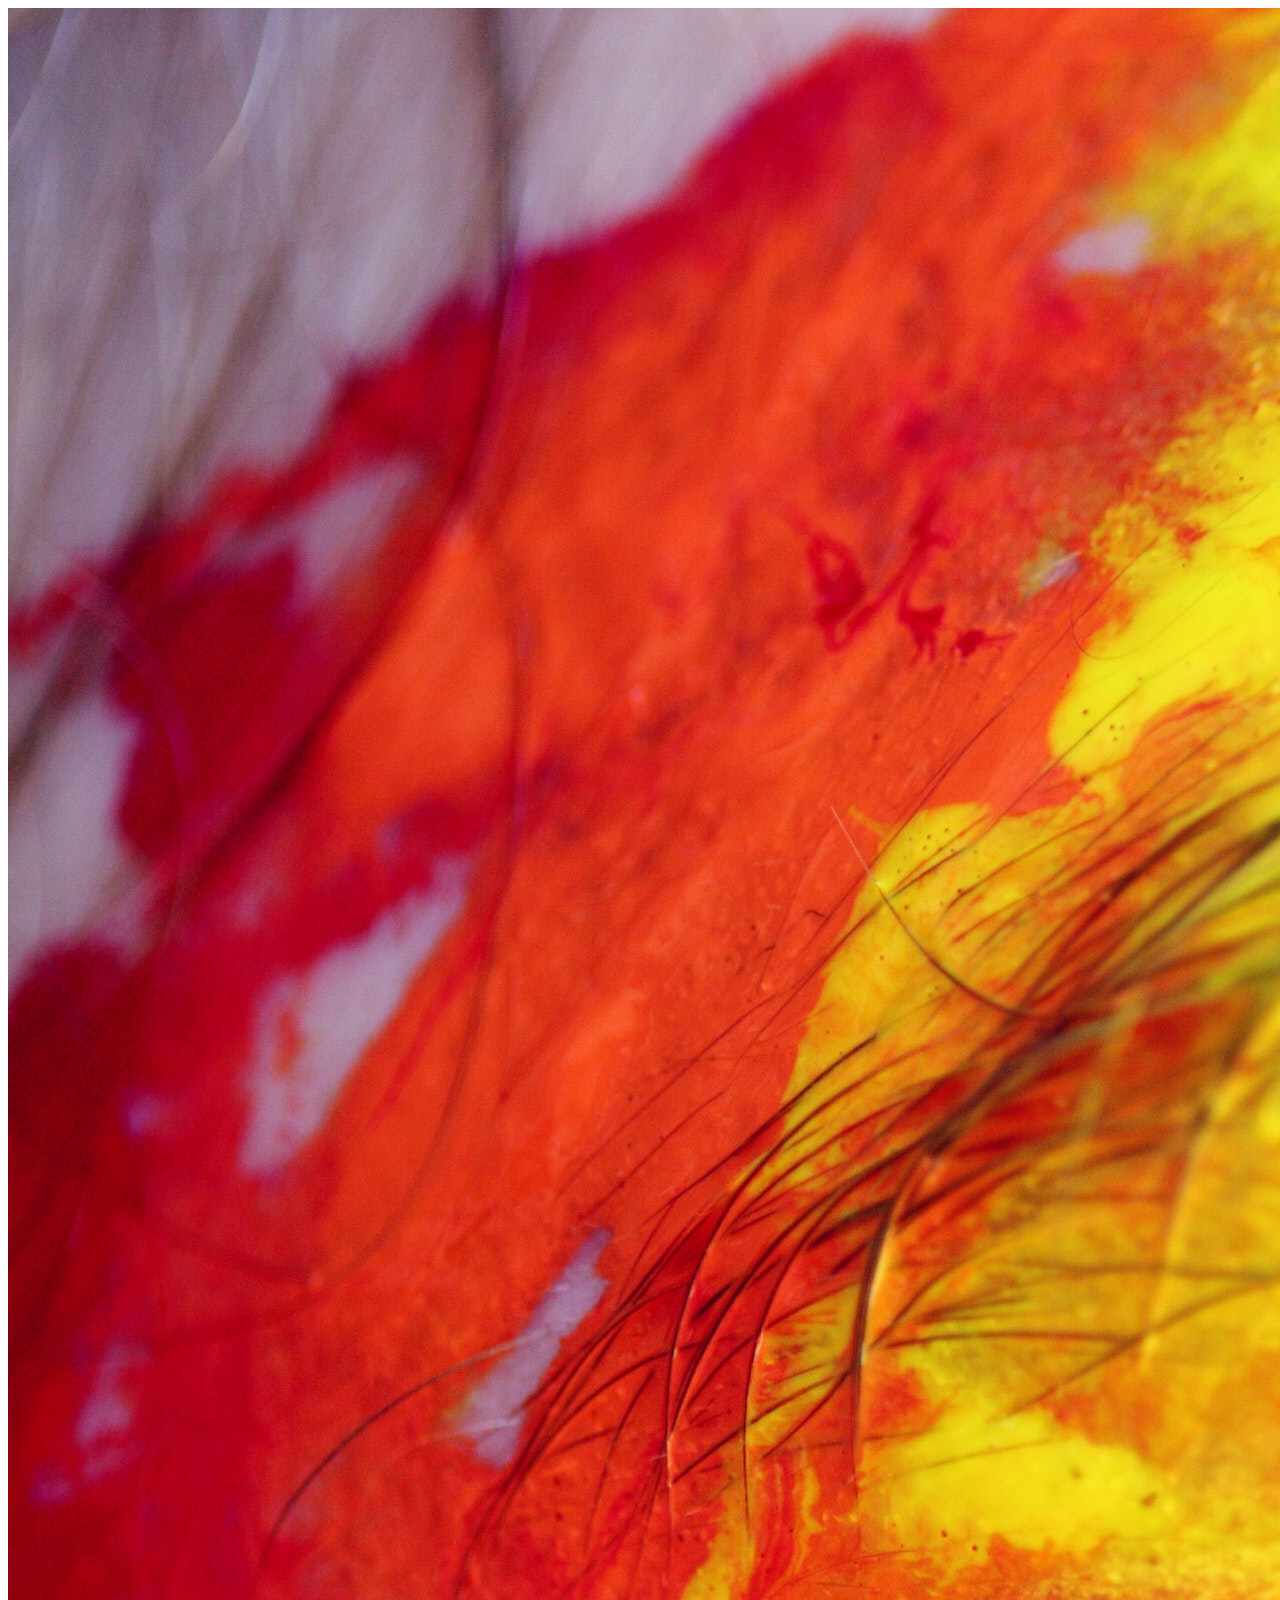
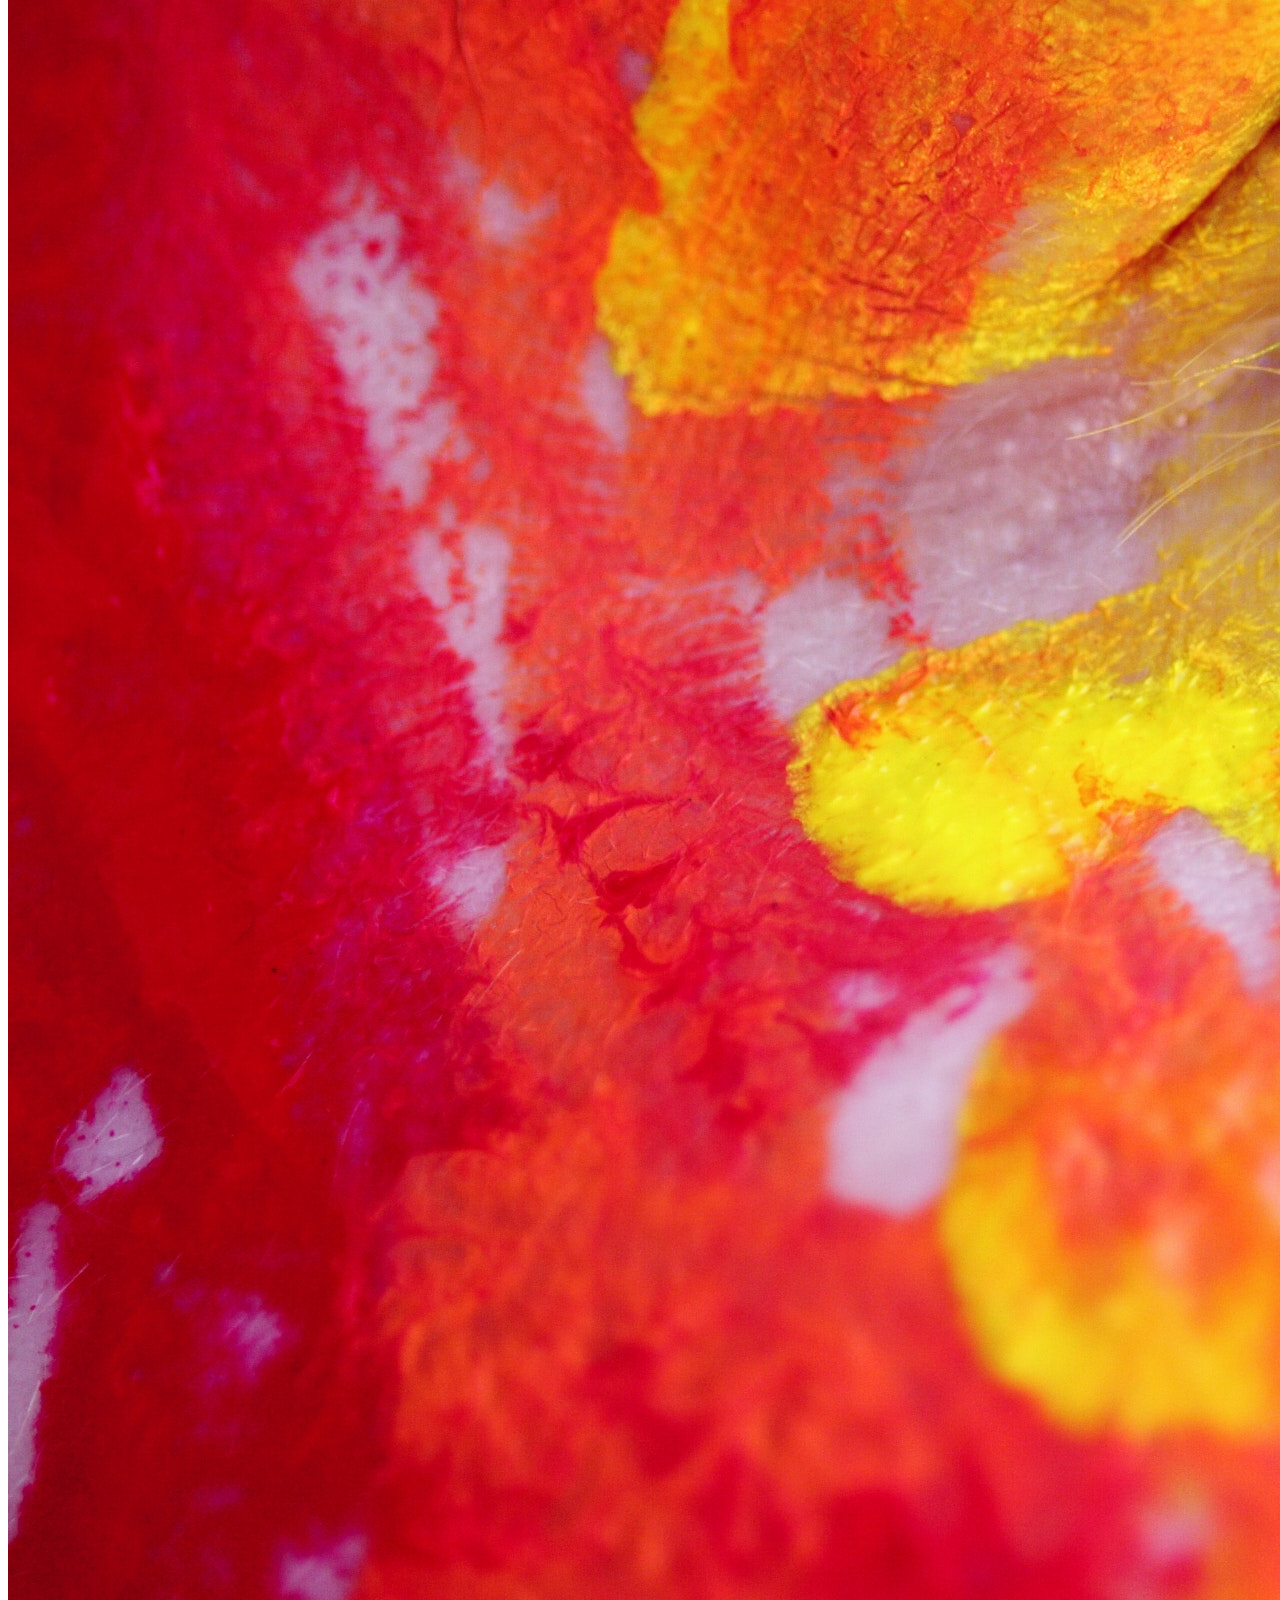
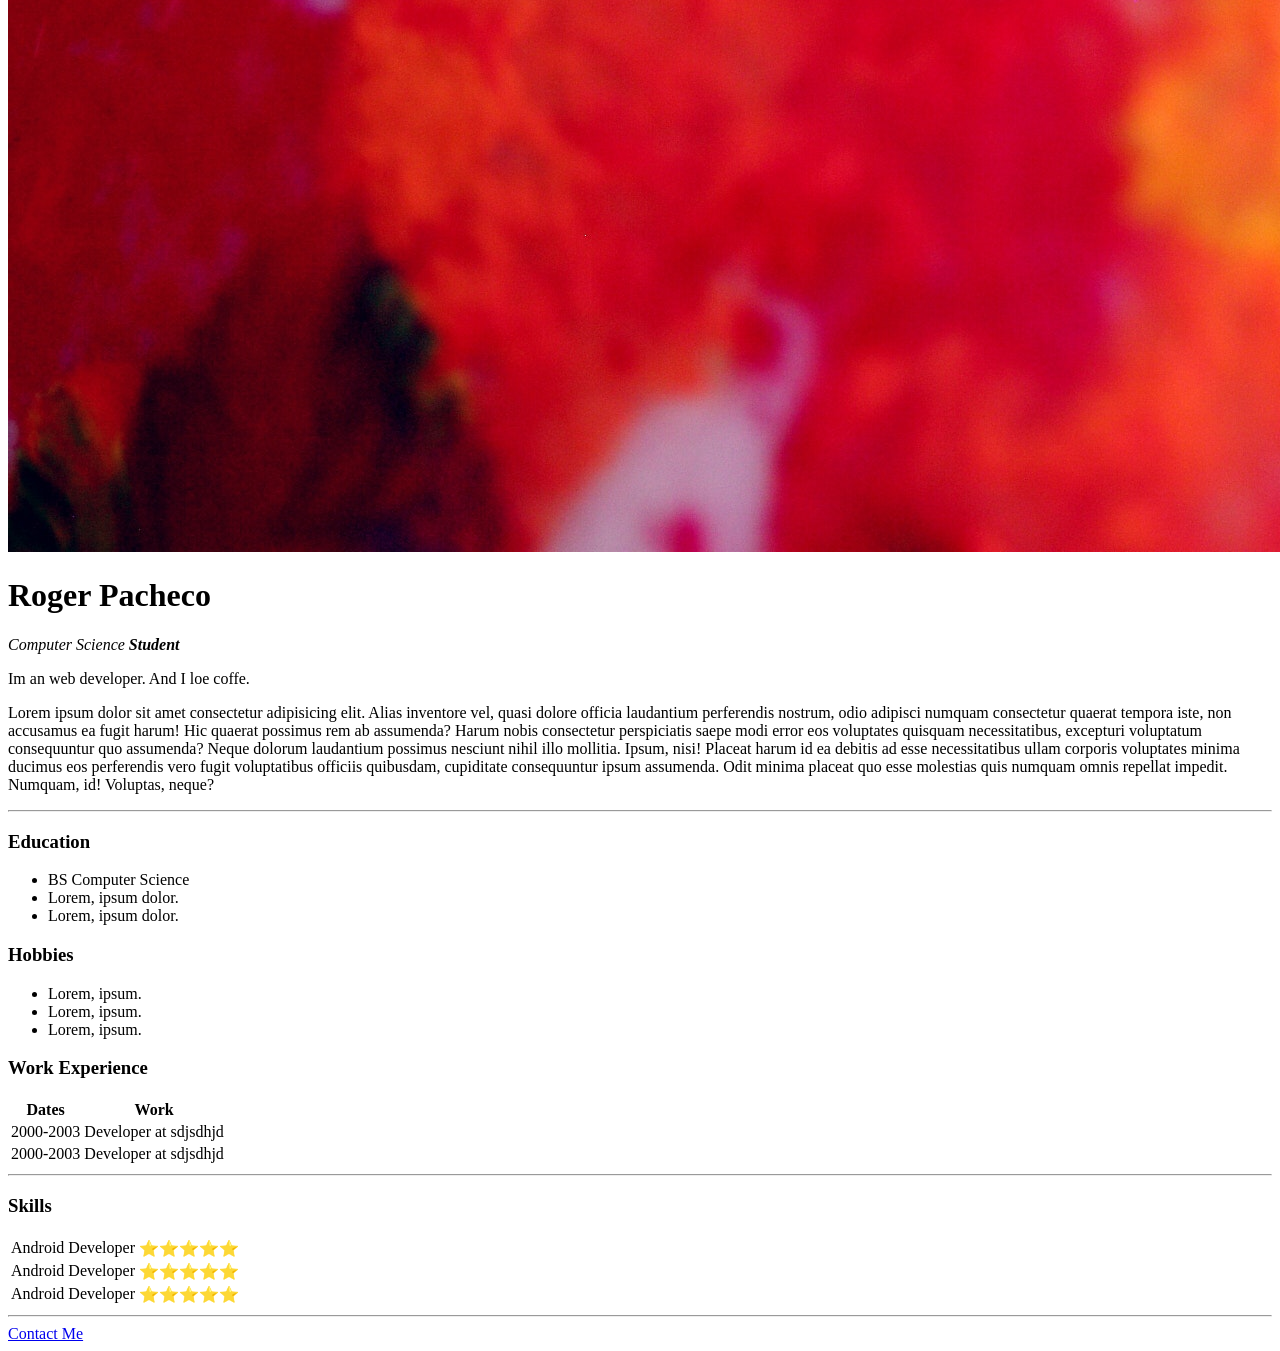
==== index.html @ afd2c01f "Add initial CV website files" ====
<!DOCTYPE html>
<html lang="en">
<head>
    <meta charset="UTF-8">
    <meta http-equiv="X-UA-Compatible" content="IE=edge">
    <meta name="viewport" content="width=device-width, initial-scale=1.0">
    <title>Roger´s Personal Site</title>
</head>
<body>
    <img src="/images/pexels-alexander-grey-1209843.jpg" alt="roger profile picture">
    <h1>Roger Pacheco</h1>
    <p><em>Computer Science <strong>Student</strong></em></p>
    <p>Im an web developer. And I loe coffe.</p>
    <p>Lorem ipsum dolor sit amet consectetur adipisicing elit. Alias inventore vel, quasi dolore officia laudantium perferendis nostrum, odio adipisci numquam consectetur quaerat tempora iste, non accusamus ea fugit harum! Hic quaerat possimus rem ab assumenda? Harum nobis consectetur perspiciatis saepe modi error eos voluptates quisquam necessitatibus, excepturi voluptatum consequuntur quo assumenda? Neque dolorum laudantium possimus nesciunt nihil illo mollitia. Ipsum, nisi! Placeat harum id ea debitis ad esse necessitatibus ullam corporis voluptates minima ducimus eos perferendis vero fugit voluptatibus officiis quibusdam, cupiditate consequuntur ipsum assumenda. Odit minima placeat quo esse molestias quis numquam omnis repellat impedit. Numquam, id! Voluptas, neque?</p>
   <hr>

    <h3>Education</h3>
    <ul>
        <li>BS Computer Science</li>
        <li>Lorem, ipsum dolor.</li>
        <li>Lorem, ipsum dolor.</li>
    </ul>

    <h3>Hobbies</h3>
    <ul>
        <li>Lorem, ipsum.</li>
        <li>Lorem, ipsum.</li>
        <li>Lorem, ipsum.</li>
    </ul>

    <h3>Work Experience</h3>
    <table>
        <thead>
            <th>Dates</th>
            <th>Work</th>
        </thead>
        
        <tbody>
            <tr>
                <td>2000-2003</td>
                <td>Developer at sdjsdhjd</td>
            </tr>
    
            <tr>
                <td>2000-2003</td>
                <td>Developer at sdjsdhjd</td>
            </tr>
        </tbody>        
    </table>

    <hr>

    <h3>Skills</h3>
    <table>

        <tr>
            <td>Android Developer</td>
            <td>⭐⭐⭐⭐⭐</td>
        </tr>

        <tr>
            <td>Android Developer</td>
            <td>⭐⭐⭐⭐⭐</td>
        </tr>
        <tr>
            <td>Android Developer</td>
            <td>⭐⭐⭐⭐⭐</td>
        </tr>
    </table>

    <hr>
    
    <a href="/contact-me.html">Contact Me</a>


</body>

</html>
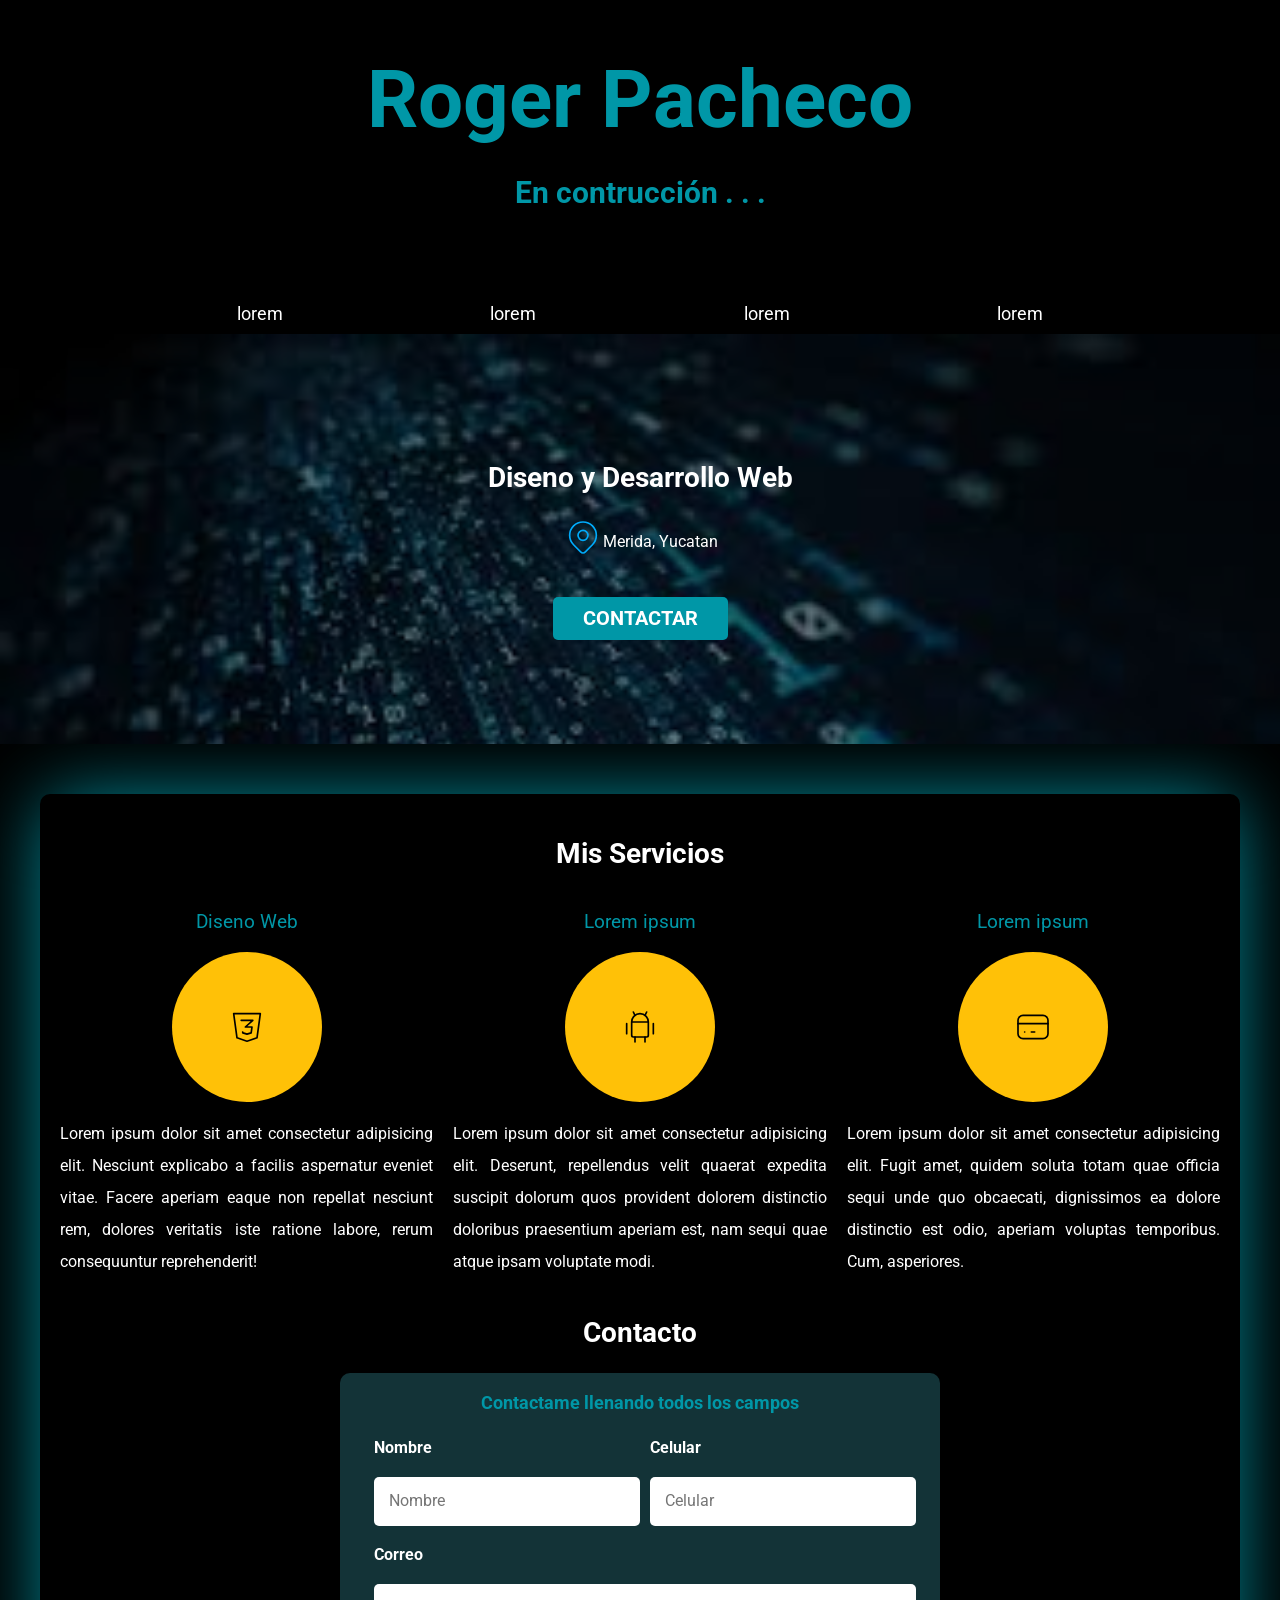
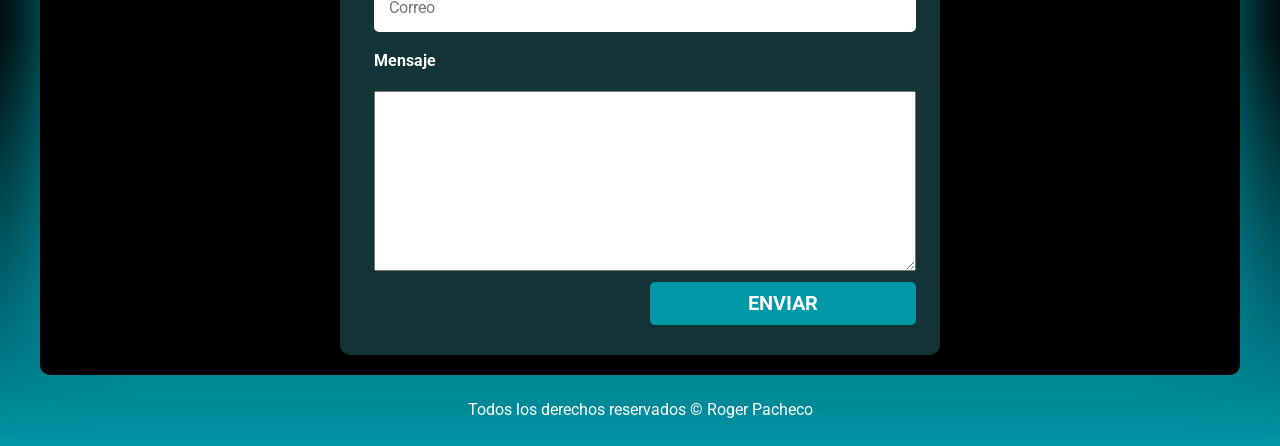
==== commit 764ebcc1: "Add files via upload" ====
--- a/index.html
+++ b/index.html
@@ -4,75 +4,134 @@
     <meta charset="UTF-8">
     <meta http-equiv="X-UA-Compatible" content="IE=edge">
     <meta name="viewport" content="width=device-width, initial-scale=1.0">
-    <title>Roger´s Personal Site</title>
+    <title>Portfolio Roger Pacheco</title>
+    <link rel="preload" href="css/normalize.css" as="style">
+    <link rel="stylesheet" href="css/normalize.css">
+    <link href="https://fonts.googleapis.com/css2?family=Roboto:wght@300&display=swap" rel="stylesheet">
+    <link rel="preload" href="css/style.css" as="style">
+    <link rel="stylesheet" href="css/style.css">
 </head>
 <body>
-    <img src="/images/pexels-alexander-grey-1209843.jpg" alt="roger profile picture">
-    <h1>Roger Pacheco</h1>
-    <p><em>Computer Science <strong>Student</strong></em></p>
-    <p>Im an web developer. And I loe coffe.</p>
-    <p>Lorem ipsum dolor sit amet consectetur adipisicing elit. Alias inventore vel, quasi dolore officia laudantium perferendis nostrum, odio adipisci numquam consectetur quaerat tempora iste, non accusamus ea fugit harum! Hic quaerat possimus rem ab assumenda? Harum nobis consectetur perspiciatis saepe modi error eos voluptates quisquam necessitatibus, excepturi voluptatum consequuntur quo assumenda? Neque dolorum laudantium possimus nesciunt nihil illo mollitia. Ipsum, nisi! Placeat harum id ea debitis ad esse necessitatibus ullam corporis voluptates minima ducimus eos perferendis vero fugit voluptatibus officiis quibusdam, cupiditate consequuntur ipsum assumenda. Odit minima placeat quo esse molestias quis numquam omnis repellat impedit. Numquam, id! Voluptas, neque?</p>
-   <hr>
+    <header>
+        <h1 class="titulo">Roger Pacheco <span>En   contrucción . . .</span></h1>
+    </header>
 
-    <h3>Education</h3>
-    <ul>
-        <li>BS Computer Science</li>
-        <li>Lorem, ipsum dolor.</li>
-        <li>Lorem, ipsum dolor.</li>
-    </ul>
+    <div class="nav-bg">
+        <nav class="nav-principal container">
+            <a href="#">lorem</a>
+            <a href="#">lorem</a>
+            <a href="#">lorem</a>
+            <a href="#">lorem</a>
+        </nav>
+    </div> 
 
-    <h3>Hobbies</h3>
-    <ul>
-        <li>Lorem, ipsum.</li>
-        <li>Lorem, ipsum.</li>
-        <li>Lorem, ipsum.</li>
-    </ul>
+    <section class="hero">
+        <div class="contenido-hero">
+                <h2>Diseno y Desarrollo Web</h2>
+            <div class="ubicacion">
+                <svg xmlns="http://www.w3.org/2000/svg" class="icon icon-tabler icon-tabler-map-pin" width="40" height="40" viewBox="0 0 24 24" stroke-width="1" stroke="#00abfb" fill="none" stroke-linecap="round" stroke-linejoin="round">
+                    <path stroke="none" d="M0 0h24v24H0z" fill="none"/>
+                    <circle cx="12" cy="11" r="3" />
+                    <path d="M17.657 16.657l-4.243 4.243a2 2 0 0 1 -2.827 0l-4.244 -4.243a8 8 0 1 1 11.314 0z" />
+                </svg>
+                <p>Merida, Yucatan</p> 
+            </div>
+            
+            <a class="boton" href="#">Contactar</a>
+        </div>
+        
+    </section>
 
-    <h3>Work Experience</h3>
-    <table>
-        <thead>
-            <th>Dates</th>
-            <th>Work</th>
-        </thead>
+    <main class="container sombra">
+        <h2>Mis Servicios</h2>
+
+        <div class="servicios">
+            <section class="servicio">
+                <h3>Diseno Web</h3>
+                <div class="iconos">
+                    <svg xmlns="http://www.w3.org/2000/svg" class="icon icon-tabler icon-tabler-brand-css3" width="40" height="40" viewBox="0 0 24 24" stroke-width="1" stroke="#000000" fill="none" stroke-linecap="round" stroke-linejoin="round">
+                        <path stroke="none" d="M0 0h24v24H0z" fill="none"/>
+                        <path d="M20 4l-2 14.5l-6 2l-6 -2l-2 -14.5z" />
+                        <path d="M8.5 8h7l-4.5 4h4l-.5 3.5l-2.5 .75l-2.5 -.75l-.1 -.5" />
+                    </svg>
+                </div>
+                <p>Lorem ipsum dolor sit amet consectetur adipisicing elit. Nesciunt explicabo a facilis aspernatur eveniet vitae. Facere aperiam eaque non repellat nesciunt rem, dolores veritatis iste ratione labore, rerum consequuntur reprehenderit!</p>
+                
+            </section>
+    
+            <section class="servicio">
+                <h3>Lorem ipsum</h3>
+                <div class="iconos">
+                    <svg xmlns="http://www.w3.org/2000/svg" class="icon icon-tabler icon-tabler-brand-android" width="40" height="40" viewBox="0 0 24 24" stroke-width="1" stroke="#000000" fill="none" stroke-linecap="round" stroke-linejoin="round">
+                        <path stroke="none" d="M0 0h24v24H0z" fill="none"/>
+                        <line x1="4" y1="10" x2="4" y2="16" />
+                        <line x1="20" y1="10" x2="20" y2="16" />
+                        <path d="M7 9h10v8a1 1 0 0 1 -1 1h-8a1 1 0 0 1 -1 -1v-8a5 5 0 0 1 10 0" />
+                        <line x1="8" y1="3" x2="9" y2="5" />
+                        <line x1="16" y1="3" x2="15" y2="5" />
+                        <line x1="9" y1="18" x2="9" y2="21" />
+                        <line x1="15" y1="18" x2="15" y2="21" />
+                    </svg>
+                </div>
+                <p>Lorem ipsum dolor sit amet consectetur adipisicing elit. Deserunt, repellendus velit quaerat expedita suscipit dolorum quos provident dolorem distinctio doloribus praesentium aperiam est, nam sequi quae atque ipsam voluptate modi.</p>
+                
+            </section>
+            
+            <section class="servicio">
+                <h3>Lorem ipsum</h3>
+                <div class="iconos">
+                    <svg xmlns="http://www.w3.org/2000/svg" class="icon icon-tabler icon-tabler-credit-card" width="40" height="40" viewBox="0 0 24 24" stroke-width="1" stroke="#000000" fill="none" stroke-linecap="round" stroke-linejoin="round">
+                        <path stroke="none" d="M0 0h24v24H0z" fill="none"/>
+                        <rect x="3" y="5" width="18" height="14" rx="3" />
+                        <line x1="3" y1="10" x2="21" y2="10" />
+                        <line x1="7" y1="15" x2="7.01" y2="15" />
+                        <line x1="11" y1="15" x2="13" y2="15" />
+                    </svg>
+                </div>
+                <p>Lorem ipsum dolor sit amet consectetur adipisicing elit. Fugit amet, quidem soluta totam quae officia sequi unde quo obcaecati, dignissimos ea dolore distinctio est odio, aperiam voluptas temporibus. Cum, asperiores.</p>
+                
+            </section>
+        </div> 
         
-        <tbody>
-            <tr>
-                <td>2000-2003</td>
-                <td>Developer at sdjsdhjd</td>
-            </tr>
+    <section>
+        <h2>Contacto</h2>
+        <form class="formulario" action="#">
+            <fieldset>
+                <legend>Contactame llenando todos los campos</legend>
+                <div class="campos">
+                    <div class="campo">
+                        <label for="">Nombre</label>
+                        <input type="text" placeholder="Nombre">
+                    </div>
+                    
+                    <div class="campo">
+                        <label for="">Celular</label>
+                        <input type="tel" placeholder="Celular">
+                    </div>
     
-            <tr>
-                <td>2000-2003</td>
-                <td>Developer at sdjsdhjd</td>
-            </tr>
-        </tbody>        
-    </table>
+                    <div class="campo">
+                        <label for="">Correo</label>
+                        <input type="email" placeholder="Correo">
+                    </div>
+                    
+    
+                    <div class="campo">
+                        <label for="">Mensaje</label>
+                        <textarea class="input-text"></textarea>
+                    </div>  
+                    
+                    <div class="enviar">
+                        <input class="boton" type="submit" value="Enviar">
+                    </div>
+                </div>
+            </fieldset>
+        </form>
+    </section>
+</main>
 
-    <hr>
-
-    <h3>Skills</h3>
-    <table>
-
-        <tr>
-            <td>Android Developer</td>
-            <td>⭐⭐⭐⭐⭐</td>
-        </tr>
-
-        <tr>
-            <td>Android Developer</td>
-            <td>⭐⭐⭐⭐⭐</td>
-        </tr>
-        <tr>
-            <td>Android Developer</td>
-            <td>⭐⭐⭐⭐⭐</td>
-        </tr>
-    </table>
-
-    <hr>
+    <footer class="footer">
+        <p>Todos los derechos reservados © Roger Pacheco</p>
+    </footer>
     
-    <a href="/contact-me.html">Contact Me</a>
-
-
 </body>
-
 </html>
--- a/css/style.css
+++ b/css/style.css
@@ -0,0 +1,286 @@
+:root { /*custom properties*/
+    --blanco: #ffffff;
+    --negro: #133337;
+    --primario: #ffc107;
+    --secundario: #0097a7;
+    --gris: #757575;
+    --fuente-principal: 3.8rem;
+    --masnegro: #000000;
+}
+/**/
+html {
+    font-size: 62.5%; /*1rem=10px*/
+    box-sizing: border-box;
+    scroll-snap-type: y mandatory;
+}
+
+*, *:before, *:after {
+    box-sizing: inherit;
+}
+
+body {
+    font-size: 16px; /*1rem = 10px*/
+    font-family: 'Roboto', sans-serif;
+    background-image: linear-gradient(to top, #0097a7 0%, var(--masnegro) 20%);
+}
+
+.titulo {
+    font-size: 80px;
+    color: var(--secundario);
+    text-align: center;
+    animation: glow 1s ease-in-out infinite alternate;
+    display: flex;
+    flex-direction: column;
+  }
+  
+  @-webkit-keyframes glow {
+    from {
+      text-shadow: 0 0 10px #fff, 0 0 20px #fff, 0 0 30px #0097a7, 0 0 40px #0097a7, 0 0 50px #0097a7, 0 0 60px #0097a7, 0 0 70px #0097a7;
+    }
+    
+    to {
+      text-shadow: 0 0 20px #fff, 0 0 30px #73A1B6, 0 0 40px #73A1B6, 0 0 50px #73A1B6, 0 0 60px #73A1B6, 0 0 70px #73A1B6, 0 0 80px #73A1B6;
+    }
+  }
+
+.titulo span {
+    font-size: 3rem;
+    padding: 3rem;
+}
+
+.container {
+    max-width: 120rem; /*1200 pixeles*/
+    margin: 0 auto;
+}
+
+.boton {
+    background-color: var(--secundario);
+    color: var(--blanco);
+    padding: 1rem 3rem;
+    margin-top: 3rem;
+    font-size: 2rem;
+    text-decoration: none;
+    text-transform: uppercase;
+    font-weight: bold;
+    border-radius: .5rem;
+    width: 90%;
+    text-align: center;
+    border: none;
+}
+
+@media (min-width: 768px) {
+    .boton {
+        width: auto;
+    }
+}
+
+.boton:hover {
+    cursor: pointer;
+}
+.sombra {
+    -webkit-box-shadow: 0px 0px 80px -6px rgba(0,151,167,1);
+    -moz-box-shadow: 0px 0px 80px -6px rgba(0,151,167,1);
+    box-shadow: 0px 0px 80px -6px rgba(0,151,167,1);
+    padding: 2rem;
+    border-radius: 1rem;
+    background-color: var(--masnegro);
+    color: white;
+    margin-top: 5rem;
+}
+h1 {
+    font-size: 3.8rem;
+}
+
+h2 {
+    font-size: 2.8rem;
+}
+
+h3 {
+    font-size: 1.87rem;
+}
+
+h1, h2, h3 {
+    text-align: center;
+}
+
+.nav-bg {
+   background-color: black;
+
+}
+.nav-principal {
+    display: flex;
+    flex-direction: column;
+}
+
+@media (min-width: 768px) {
+    .nav-principal {
+        flex-direction: row;
+        justify-content: space-evenly;
+    }
+}
+.nav-principal a{
+    display: block;
+    text-align: center;
+    padding: 1rem;
+    color: var(--blanco);
+    text-decoration: none;
+    font-size: 1.8rem;
+    font-weight: normal;
+}
+
+.nav-principal a:hover {
+    background-color: var(--secundario);
+    color: var(--blanco);
+    transition: all 0.5s 0s ease;
+}
+
+.hero {
+    background-image: url(../img/hero.jpg);
+    background-repeat: no-repeat;
+    background-size: cover;
+    height: 410px;
+    position: relative;
+    margin-bottom: 2rem;
+}
+
+.contenido-hero {
+    position: absolute;
+    background-color: rgba(0, 0, 0, .5); /*anterior*/
+    /*background-color: rgb(0, 0, 0/50%);*/
+    width: 100%;
+    height: 100%;
+
+    display: flex;
+    flex-direction: column;
+    align-items: center; 
+    justify-content: center;
+}
+
+.contenido-hero h2,
+.contenido-hero p {
+    color: var(--blanco);
+}
+
+.ubicacion {
+    display: flex;
+    align-items: flex-start;
+}
+
+.servicios, .nav-principal, .formulario {
+    scroll-snap-align: center;
+    scroll-snap-stop: always;
+}
+
+@media (min-width: 768px) {
+    .servicios {
+        display: grid;
+        grid-template-columns: 1fr 1fr 1fr;
+        column-gap: 2rem;
+    }
+}
+
+.servicio {
+    display: flex;
+    flex-direction: column;
+    align-items: center;
+    color: white;
+}
+
+.servicio h3 {
+    color: var(--secundario);
+    font-weight: normal;
+}
+
+.servicio p {
+    line-height: 2;
+    text-align: justify;
+}
+
+.iconos {
+    height: 15rem;
+    width: 15rem;
+    background-color: var(--primario);
+    border-radius: 50%;
+    display: flex;
+    justify-content: center;
+    align-items: center;
+}
+
+.formulario {
+    background-color: var(--negro);
+    width: min(60rem, 100%); /*min utiliza el vgalro mas pequeño*/
+    margin: 0 auto;
+    padding: 2rem;
+    border-radius: 1rem;
+    display: block;
+}
+
+.formulario fieldset{
+    border: none;
+}
+
+.formulario legend {
+    text-align: center;
+    font-size: 1.8rem;
+    font-weight: 700;
+    margin-bottom: 2rem;
+    color: var(--secundario);
+}
+
+@media (min-width: 768px) {
+    .campos {
+        display: grid;
+        grid-template-columns: 50% 50%;
+        grid-template-rows: auto auto 20rem;
+        column-gap: 1rem;
+    }
+
+    .campo:nth-child(3) {
+        grid-column: 1 / 3;
+    }
+
+    .campo:nth-child(4) {
+        grid-column: 1 / 3;
+    }
+
+    .enviar {
+        grid-column: 2 / 3;
+    }
+
+}
+
+.campo {
+    margin-bottom: 2rem;
+}
+
+.campo label {
+    color: var(--blanco);
+    font-weight: bold;
+    margin-bottom: 2rem;
+    display: block;
+}
+
+.campo input {
+    width: 100%;
+    border: none;
+    padding: 1.5rem;
+    border-radius: .5rem;
+}
+
+.enviar .boton {
+    width: 100%;
+}
+
+.campo textarea {
+    width: 100%;
+    height: 100%;
+}
+
+.footer {
+    text-align: center;
+    padding: 1rem;
+}
+.footer p {
+    color: #ffffff;
+}
+
--- a/css/style.css
+++ b/css/style.css
@@ -0,0 +1,286 @@
+:root { /*custom properties*/
+    --blanco: #ffffff;
+    --negro: #133337;
+    --primario: #ffc107;
+    --secundario: #0097a7;
+    --gris: #757575;
+    --fuente-principal: 3.8rem;
+    --masnegro: #000000;
+}
+/**/
+html {
+    font-size: 62.5%; /*1rem=10px*/
+    box-sizing: border-box;
+    scroll-snap-type: y mandatory;
+}
+
+*, *:before, *:after {
+    box-sizing: inherit;
+}
+
+body {
+    font-size: 16px; /*1rem = 10px*/
+    font-family: 'Roboto', sans-serif;
+    background-image: linear-gradient(to top, #0097a7 0%, var(--masnegro) 20%);
+}
+
+.titulo {
+    font-size: 80px;
+    color: var(--secundario);
+    text-align: center;
+    animation: glow 1s ease-in-out infinite alternate;
+    display: flex;
+    flex-direction: column;
+  }
+  
+  @-webkit-keyframes glow {
+    from {
+      text-shadow: 0 0 10px #fff, 0 0 20px #fff, 0 0 30px #0097a7, 0 0 40px #0097a7, 0 0 50px #0097a7, 0 0 60px #0097a7, 0 0 70px #0097a7;
+    }
+    
+    to {
+      text-shadow: 0 0 20px #fff, 0 0 30px #73A1B6, 0 0 40px #73A1B6, 0 0 50px #73A1B6, 0 0 60px #73A1B6, 0 0 70px #73A1B6, 0 0 80px #73A1B6;
+    }
+  }
+
+.titulo span {
+    font-size: 3rem;
+    padding: 3rem;
+}
+
+.container {
+    max-width: 120rem; /*1200 pixeles*/
+    margin: 0 auto;
+}
+
+.boton {
+    background-color: var(--secundario);
+    color: var(--blanco);
+    padding: 1rem 3rem;
+    margin-top: 3rem;
+    font-size: 2rem;
+    text-decoration: none;
+    text-transform: uppercase;
+    font-weight: bold;
+    border-radius: .5rem;
+    width: 90%;
+    text-align: center;
+    border: none;
+}
+
+@media (min-width: 768px) {
+    .boton {
+        width: auto;
+    }
+}
+
+.boton:hover {
+    cursor: pointer;
+}
+.sombra {
+    -webkit-box-shadow: 0px 0px 80px -6px rgba(0,151,167,1);
+    -moz-box-shadow: 0px 0px 80px -6px rgba(0,151,167,1);
+    box-shadow: 0px 0px 80px -6px rgba(0,151,167,1);
+    padding: 2rem;
+    border-radius: 1rem;
+    background-color: var(--masnegro);
+    color: white;
+    margin-top: 5rem;
+}
+h1 {
+    font-size: 3.8rem;
+}
+
+h2 {
+    font-size: 2.8rem;
+}
+
+h3 {
+    font-size: 1.87rem;
+}
+
+h1, h2, h3 {
+    text-align: center;
+}
+
+.nav-bg {
+   background-color: black;
+
+}
+.nav-principal {
+    display: flex;
+    flex-direction: column;
+}
+
+@media (min-width: 768px) {
+    .nav-principal {
+        flex-direction: row;
+        justify-content: space-evenly;
+    }
+}
+.nav-principal a{
+    display: block;
+    text-align: center;
+    padding: 1rem;
+    color: var(--blanco);
+    text-decoration: none;
+    font-size: 1.8rem;
+    font-weight: normal;
+}
+
+.nav-principal a:hover {
+    background-color: var(--secundario);
+    color: var(--blanco);
+    transition: all 0.5s 0s ease;
+}
+
+.hero {
+    background-image: url(../img/hero.jpg);
+    background-repeat: no-repeat;
+    background-size: cover;
+    height: 410px;
+    position: relative;
+    margin-bottom: 2rem;
+}
+
+.contenido-hero {
+    position: absolute;
+    background-color: rgba(0, 0, 0, .5); /*anterior*/
+    /*background-color: rgb(0, 0, 0/50%);*/
+    width: 100%;
+    height: 100%;
+
+    display: flex;
+    flex-direction: column;
+    align-items: center; 
+    justify-content: center;
+}
+
+.contenido-hero h2,
+.contenido-hero p {
+    color: var(--blanco);
+}
+
+.ubicacion {
+    display: flex;
+    align-items: flex-start;
+}
+
+.servicios, .nav-principal, .formulario {
+    scroll-snap-align: center;
+    scroll-snap-stop: always;
+}
+
+@media (min-width: 768px) {
+    .servicios {
+        display: grid;
+        grid-template-columns: 1fr 1fr 1fr;
+        column-gap: 2rem;
+    }
+}
+
+.servicio {
+    display: flex;
+    flex-direction: column;
+    align-items: center;
+    color: white;
+}
+
+.servicio h3 {
+    color: var(--secundario);
+    font-weight: normal;
+}
+
+.servicio p {
+    line-height: 2;
+    text-align: justify;
+}
+
+.iconos {
+    height: 15rem;
+    width: 15rem;
+    background-color: var(--primario);
+    border-radius: 50%;
+    display: flex;
+    justify-content: center;
+    align-items: center;
+}
+
+.formulario {
+    background-color: var(--negro);
+    width: min(60rem, 100%); /*min utiliza el vgalro mas pequeño*/
+    margin: 0 auto;
+    padding: 2rem;
+    border-radius: 1rem;
+    display: block;
+}
+
+.formulario fieldset{
+    border: none;
+}
+
+.formulario legend {
+    text-align: center;
+    font-size: 1.8rem;
+    font-weight: 700;
+    margin-bottom: 2rem;
+    color: var(--secundario);
+}
+
+@media (min-width: 768px) {
+    .campos {
+        display: grid;
+        grid-template-columns: 50% 50%;
+        grid-template-rows: auto auto 20rem;
+        column-gap: 1rem;
+    }
+
+    .campo:nth-child(3) {
+        grid-column: 1 / 3;
+    }
+
+    .campo:nth-child(4) {
+        grid-column: 1 / 3;
+    }
+
+    .enviar {
+        grid-column: 2 / 3;
+    }
+
+}
+
+.campo {
+    margin-bottom: 2rem;
+}
+
+.campo label {
+    color: var(--blanco);
+    font-weight: bold;
+    margin-bottom: 2rem;
+    display: block;
+}
+
+.campo input {
+    width: 100%;
+    border: none;
+    padding: 1.5rem;
+    border-radius: .5rem;
+}
+
+.enviar .boton {
+    width: 100%;
+}
+
+.campo textarea {
+    width: 100%;
+    height: 100%;
+}
+
+.footer {
+    text-align: center;
+    padding: 1rem;
+}
+.footer p {
+    color: #ffffff;
+}
+
